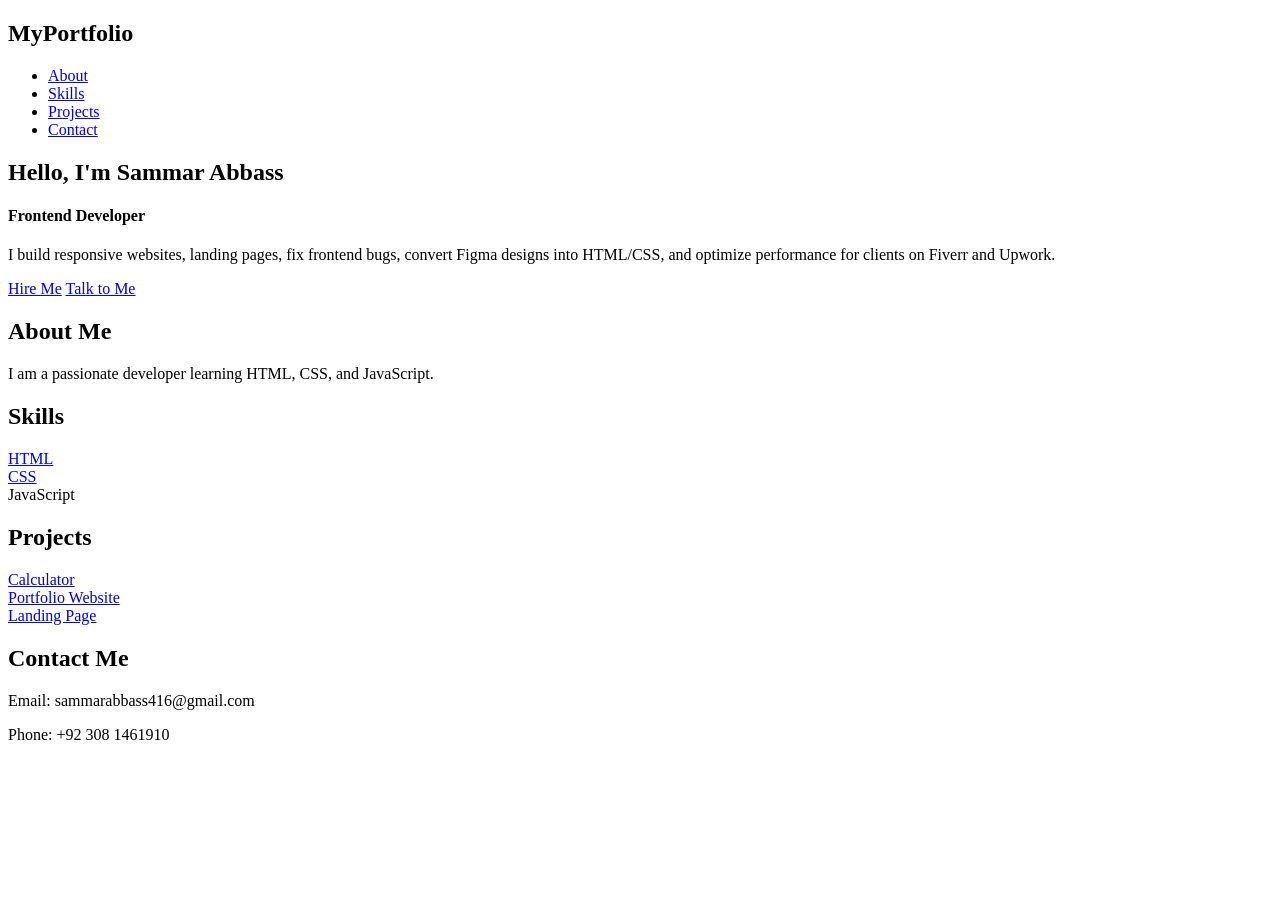
==== index.html @ a828dbba "protiofilo commit" ====
<!DOCTYPE html>
<html lang="en">
<head>
  <meta charset="UTF-8" />
  <meta name="viewport" content="width=device-width, initial-scale=1.0"/>
  <title>My Portfolio</title>
  <link rel="stylesheet" href="style.css">
</head>
<body>

  <!DOCTYPE html>
<html lang="en">
<head>
  <meta charset="UTF-8" />
  <meta name="viewport" content="width=device-width, initial-scale=1.0"/>
  <title>My Portfolio</title>
  <link rel="stylesheet" href="style.css">
</head>
<body>

  <!-- Navbar -->
  <nav class="navbar">
    <h2 class="logo">MyPortfolio</h2>
    <ul class="nav-links">
      <li><a href="#about">About</a></li>
      <li><a href="#skills">Skills</a></li>
      <li><a href="#projects">Projects</a></li>
      <li><a href="./HIRE ME/FORM.html">Contact</a></li>
    </ul>
  </nav>

  <!-- Hero
   <!DOCTYPE html>
<html lang="en">
<head>
  <meta charset="UTF-8" />
  <meta name="viewport" content="width=device-width, initial-scale=1.0"/>
  <title>My Portfolio</title>
  <link rel="stylesheet" href="style.css">
</head>
<body> -->

  <!-- Navbar
  <nav class="navbar">
    <h2 class="logo">MyPortfolio</h2>
    <ul class="nav-links">
      <li><a href="#about">About</a></li>
      <li><a href="#skills">Skills</a></li>
      <li><a href="#projects">Projects</a></li>
      <li><a href="#contact">Contact</a></li>
    </ul>
  </nav> -->

  <!-- Hero -->
  <section class="hero">
    <div class="hero-content">
      <h1>Hello, I'm <span>Sammar Abbass</span></h1>
      <h4>Frontend Developer</h4>
      <p>
        I build responsive websites, landing pages, fix frontend bugs,
        convert Figma designs into HTML/CSS, and optimize performance
        for clients on Fiverr and Upwork.
      </p>

      <div class="hero-buttons">
        <a href="./HIRE ME/FORM.html" class="cv-btn" target="_blank">Hire Me</a>
        <a href="https://drive.google.com/file/d/1HGS85hfw0wYTHIS-OlGR-fEhuMJqVYC6/view?usp=sharing" target="_blank" class="cv-btn2">Talk to Me</a>
      </div>
    </div>
  </section>

</body>
</html>

<!-- <a href="HIRE ME/FORM.html"  class="cv-btn" target="_blank">Hire Me</a>
<a href="https://drive.google.com/file/d/10XqCI0UhuK2UtRAr6VgVpIBbBWFnu3L_/view?usp=sharing"  class="cv-btn2" target="_blank">Talk us</a> -->
<!-- <img src="./ass/o.png" alt="" srcset=""> -->
  </section>

  <!-- About -->
  <section id="about" class="section">
    <h2>About Me</h2>
    <p>I am a passionate developer learning HTML, CSS, and JavaScript.</p>
  </section>

  <!-- Skills -->
  <section id="skills" class="section">
    <h2>Skills</h2>
    <div class="cards">
      <div class="card"><a href="https://www.credly.com/badges/0ae4fea9-61ed-4d27-9b96-784fd1be1fa2">HTML</a></div>
      <div class="card"><a href="https://www.credly.com/badges/0ae4fea9-61ed-4d27-9b96-784fd1be1fa2">CSS</a></div>
      <div class="card" style="color: black; cursor: pointer;">JavaScript</div>
    </div>
  </section>

  <!-- Projects -->
  <section id="projects" class="section">
    <h2>Projects</h2>
    <div class="cards">
      <div class="card"><a href="./calculator/index.html">Calculator</a></div>
      <div class="card"><a href="./index.html">Portfolio Website</a></div>
      <div class="card"><a href="#">Landing Page</a></div>
    </div>
  </section>

  <!-- Contact -->
  <section id="contact" class="section">
    <h2>Contact Me</h2>
    <p>Email: sammarabbass416@gmail.com</p>
    <p>Phone: +92 308 1461910</p>
  </section>


  <script src="script.js"></script>
</body>
</html>
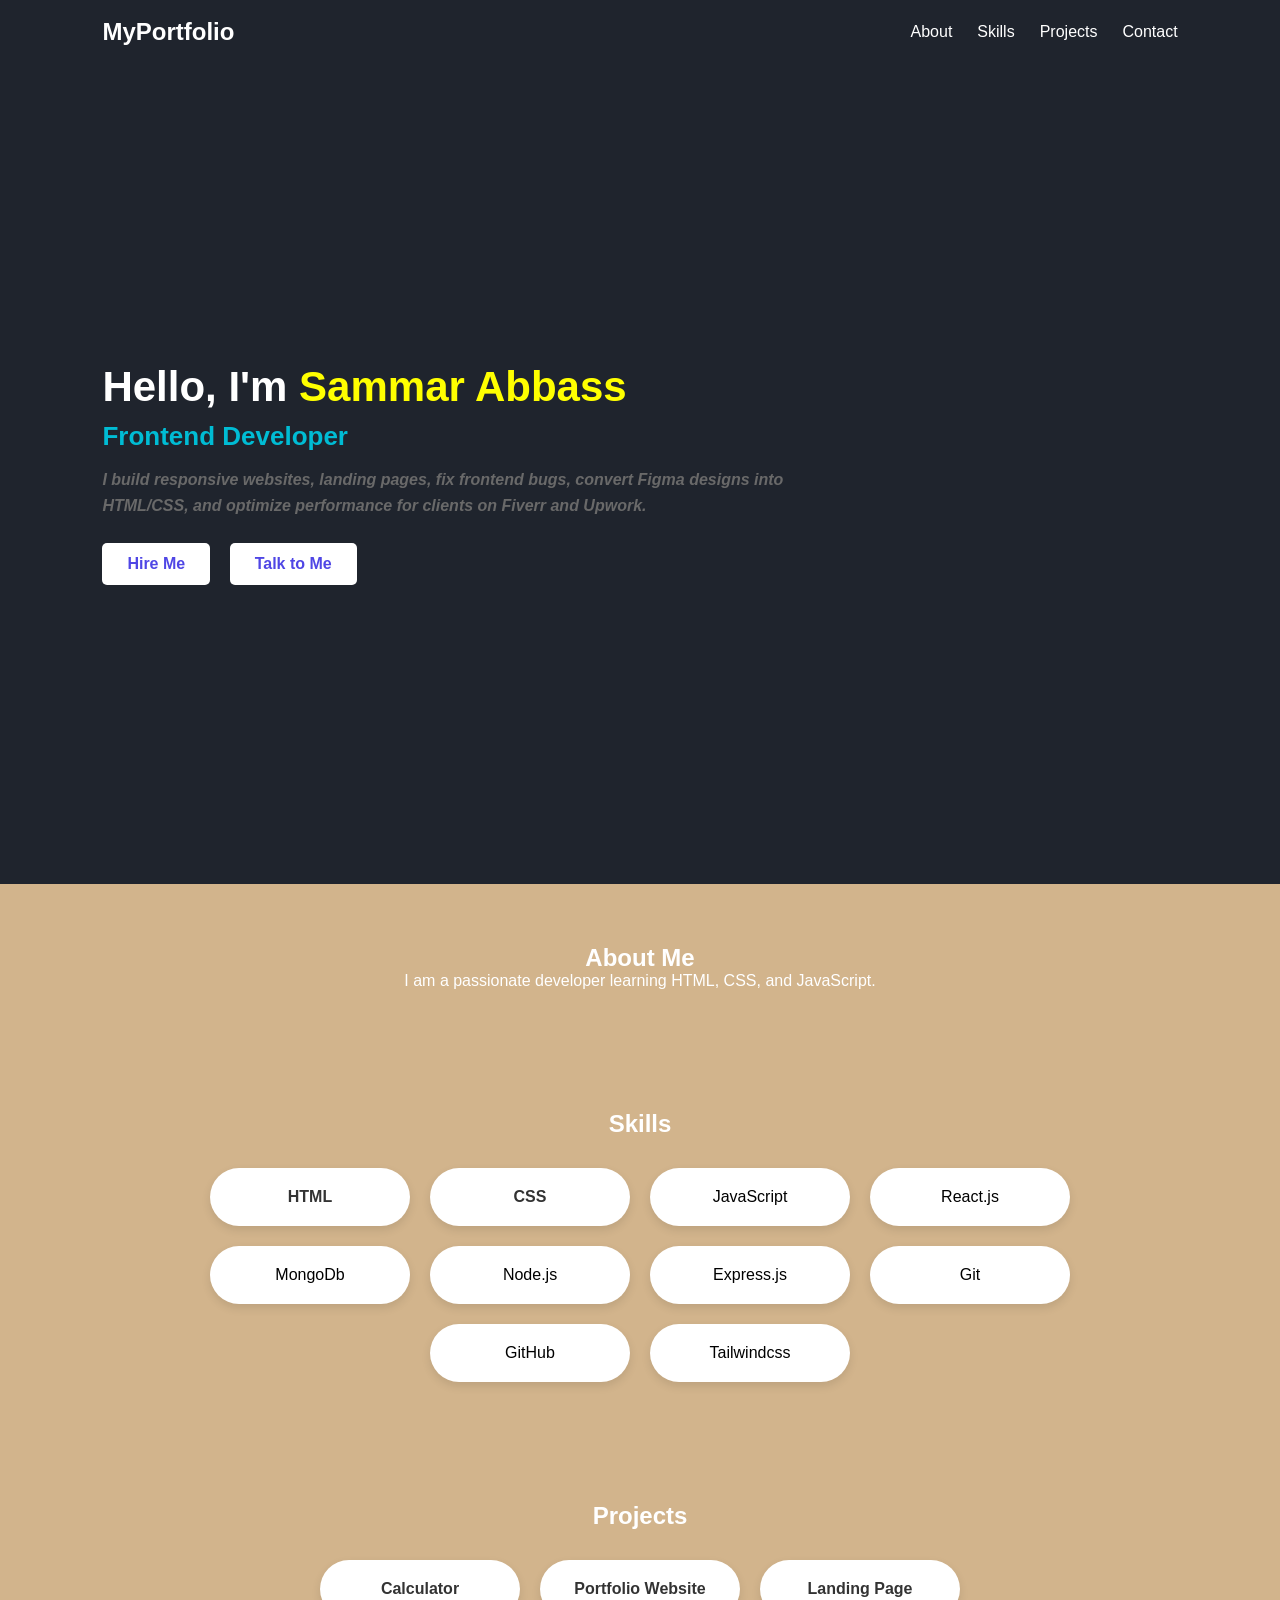
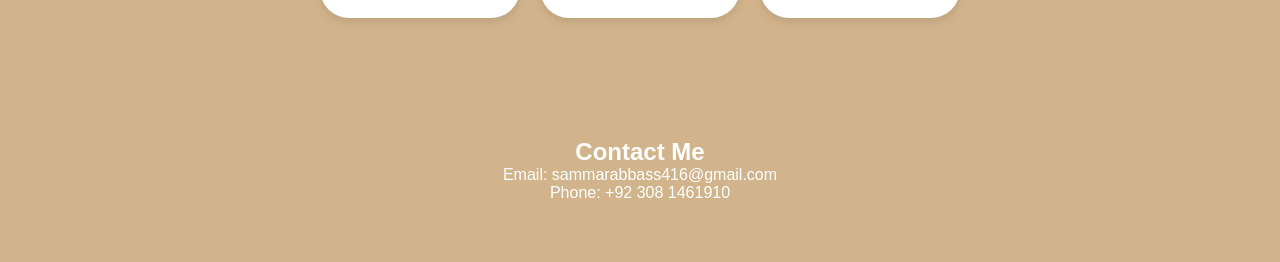
==== commit d3e0a3df: "Add new skill cards to index.html" ====
--- a/index.html
+++ b/index.html
@@ -90,6 +90,20 @@
       <div class="card"><a href="https://www.credly.com/badges/0ae4fea9-61ed-4d27-9b96-784fd1be1fa2">HTML</a></div>
       <div class="card"><a href="https://www.credly.com/badges/0ae4fea9-61ed-4d27-9b96-784fd1be1fa2">CSS</a></div>
       <div class="card" style="color: black; cursor: pointer;">JavaScript</div>
+      <div class="card" style="color: black; cursor: pointer;">React.js</div>
+      <div class="card" style="color: black; cursor: pointer;">MongoDb</div>
+      <div class="card" style="color: black; cursor: pointer;">Node.js</div>
+      <div class="card" style="color: black; cursor: pointer;">Express.js</div>
+      <div class="card" style="color: black; cursor: pointer;">Git</div>
+      <div class="card" style="color: black; cursor: pointer;">GitHub</div>
+      <div class="card" style="color: black; cursor: pointer;">Tailwindcss</div>
+      
+      
+      
+      
+      
+      
+      
     </div>
   </section>
 
--- a/style.css
+++ b/style.css
@@ -0,0 +1,207 @@
+* {
+  margin: 0;
+  padding: 0;
+  box-sizing: border-box;
+  font-family: Arial, sans-serif;
+}
+
+html {
+  scroll-behavior: smooth;
+}
+
+body {
+  background: #1f242d;
+  color: white;
+}
+
+/* ================= NAVBAR ================= */
+nav {
+  display: flex;
+  justify-content: space-between;
+  align-items: center;
+  padding: 18px 8%;
+  background: #1f242d;
+}
+
+.logo {
+  font-size: 24px;
+  font-weight: bold;
+  color: white;
+}
+
+nav ul {
+  display: flex;
+  list-style: none;
+  gap: 25px;
+}
+
+nav ul li a {
+  color: white;
+  text-decoration: none;
+  transition: 0.3s;
+}
+
+nav ul li a:hover {
+  color: #00bcd4;
+}
+
+/* ================= HERO ================= */
+.hero {
+  min-height: calc(100vh - 80px);
+  display: flex;
+  align-items: center;
+  padding: 0 8%;
+}
+
+.hero h1 {
+  font-size: 42px;
+}
+
+.hero span {
+  color: yellow;
+}
+
+.hero h4 {
+  margin: 10px 0;
+  font-size: 26px;
+  color: #00bcd4;
+}
+
+.hero p {
+  max-width: 700px;
+  margin-top: 15px;
+  line-height: 1.6;
+  color: dimgrey;
+  font-weight: bold;
+  font-style: italic;
+}
+
+/* ================= BUTTONS ================= */
+.cv-btn,
+.cv-btn2 {
+  display: inline-block;
+  margin-top: 25px;
+  padding: 12px 25px;
+  background: white;
+  color: #4f46e5;
+  text-decoration: none;
+  font-weight: bold;
+  border-radius: 5px;
+  transition: 0.3s;
+}
+
+.cv-btn2 {
+  margin-left: 15px;
+}
+
+.cv-btn:hover,
+.cv-btn2:hover {
+  transform: translateY(-4px);
+  background: #e5e7eb;
+}
+
+/* ================= SECTIONS ================= */
+.section {
+  padding: 60px 8%;
+  text-align: center;
+  animation: fadeIn 1.2s ease-in;
+  background-color: tan;
+}
+
+.cards {
+  display: flex;
+  justify-content: center;
+  gap: 20px;
+  margin-top: 30px;
+  flex-wrap: wrap;
+}
+
+.card {
+  background: white;
+  padding: 20px;
+  width: 200px;
+  border-radius: 50px;
+  box-shadow: 0 4px 10px rgba(0,0,0,0.1);
+  transition: 0.3s;
+}
+
+.card:hover {
+  transform: scale(1.05);
+  background-color: #333;
+  color: yellow;
+}
+
+.card a {
+  text-decoration: none;
+  color: #333;
+  font-weight: bold;
+}
+
+.card a:hover {
+  color: #00bcd4;
+}
+
+/* ================= ANIMATION ================= */
+@keyframes fadeIn {
+  from {
+    opacity: 0;
+    transform: translateY(30px);
+  }
+  to {
+    opacity: 1;
+    transform: translateY(0);
+  }
+}
+
+/* ================= RESPONSIVE ================= */
+
+/* Tablet */
+@media (max-width: 992px) {
+  .hero h1 {
+    font-size: 34px;
+  }
+
+  .hero h4 {
+    font-size: 22px;
+  }
+}
+
+/* Mobile */
+@media (max-width: 600px) {
+  nav {
+    flex-direction: column;
+    gap: 12px;
+  }
+
+  nav ul {
+    flex-direction: column;
+    gap: 10px;
+  }
+
+  .hero {
+    text-align: center;
+    padding: 40px 5%;
+  }
+
+  .hero h1 {
+    font-size: 26px;
+  }
+
+  .hero h4 {
+    font-size: 18px;
+  }
+
+  .hero p {
+    font-size: 14px;
+  }
+
+  .cv-btn,
+  .cv-btn2 {
+    display: block;
+    margin: 15px auto;
+  }
+
+  .cv-btn2 {
+    margin-left: 0;
+  }
+}
--- a/style.css
+++ b/style.css
@@ -0,0 +1,207 @@
+* {
+  margin: 0;
+  padding: 0;
+  box-sizing: border-box;
+  font-family: Arial, sans-serif;
+}
+
+html {
+  scroll-behavior: smooth;
+}
+
+body {
+  background: #1f242d;
+  color: white;
+}
+
+/* ================= NAVBAR ================= */
+nav {
+  display: flex;
+  justify-content: space-between;
+  align-items: center;
+  padding: 18px 8%;
+  background: #1f242d;
+}
+
+.logo {
+  font-size: 24px;
+  font-weight: bold;
+  color: white;
+}
+
+nav ul {
+  display: flex;
+  list-style: none;
+  gap: 25px;
+}
+
+nav ul li a {
+  color: white;
+  text-decoration: none;
+  transition: 0.3s;
+}
+
+nav ul li a:hover {
+  color: #00bcd4;
+}
+
+/* ================= HERO ================= */
+.hero {
+  min-height: calc(100vh - 80px);
+  display: flex;
+  align-items: center;
+  padding: 0 8%;
+}
+
+.hero h1 {
+  font-size: 42px;
+}
+
+.hero span {
+  color: yellow;
+}
+
+.hero h4 {
+  margin: 10px 0;
+  font-size: 26px;
+  color: #00bcd4;
+}
+
+.hero p {
+  max-width: 700px;
+  margin-top: 15px;
+  line-height: 1.6;
+  color: dimgrey;
+  font-weight: bold;
+  font-style: italic;
+}
+
+/* ================= BUTTONS ================= */
+.cv-btn,
+.cv-btn2 {
+  display: inline-block;
+  margin-top: 25px;
+  padding: 12px 25px;
+  background: white;
+  color: #4f46e5;
+  text-decoration: none;
+  font-weight: bold;
+  border-radius: 5px;
+  transition: 0.3s;
+}
+
+.cv-btn2 {
+  margin-left: 15px;
+}
+
+.cv-btn:hover,
+.cv-btn2:hover {
+  transform: translateY(-4px);
+  background: #e5e7eb;
+}
+
+/* ================= SECTIONS ================= */
+.section {
+  padding: 60px 8%;
+  text-align: center;
+  animation: fadeIn 1.2s ease-in;
+  background-color: tan;
+}
+
+.cards {
+  display: flex;
+  justify-content: center;
+  gap: 20px;
+  margin-top: 30px;
+  flex-wrap: wrap;
+}
+
+.card {
+  background: white;
+  padding: 20px;
+  width: 200px;
+  border-radius: 50px;
+  box-shadow: 0 4px 10px rgba(0,0,0,0.1);
+  transition: 0.3s;
+}
+
+.card:hover {
+  transform: scale(1.05);
+  background-color: #333;
+  color: yellow;
+}
+
+.card a {
+  text-decoration: none;
+  color: #333;
+  font-weight: bold;
+}
+
+.card a:hover {
+  color: #00bcd4;
+}
+
+/* ================= ANIMATION ================= */
+@keyframes fadeIn {
+  from {
+    opacity: 0;
+    transform: translateY(30px);
+  }
+  to {
+    opacity: 1;
+    transform: translateY(0);
+  }
+}
+
+/* ================= RESPONSIVE ================= */
+
+/* Tablet */
+@media (max-width: 992px) {
+  .hero h1 {
+    font-size: 34px;
+  }
+
+  .hero h4 {
+    font-size: 22px;
+  }
+}
+
+/* Mobile */
+@media (max-width: 600px) {
+  nav {
+    flex-direction: column;
+    gap: 12px;
+  }
+
+  nav ul {
+    flex-direction: column;
+    gap: 10px;
+  }
+
+  .hero {
+    text-align: center;
+    padding: 40px 5%;
+  }
+
+  .hero h1 {
+    font-size: 26px;
+  }
+
+  .hero h4 {
+    font-size: 18px;
+  }
+
+  .hero p {
+    font-size: 14px;
+  }
+
+  .cv-btn,
+  .cv-btn2 {
+    display: block;
+    margin: 15px auto;
+  }
+
+  .cv-btn2 {
+    margin-left: 0;
+  }
+}
--- a/style.css
+++ b/style.css
@@ -0,0 +1,207 @@
+* {
+  margin: 0;
+  padding: 0;
+  box-sizing: border-box;
+  font-family: Arial, sans-serif;
+}
+
+html {
+  scroll-behavior: smooth;
+}
+
+body {
+  background: #1f242d;
+  color: white;
+}
+
+/* ================= NAVBAR ================= */
+nav {
+  display: flex;
+  justify-content: space-between;
+  align-items: center;
+  padding: 18px 8%;
+  background: #1f242d;
+}
+
+.logo {
+  font-size: 24px;
+  font-weight: bold;
+  color: white;
+}
+
+nav ul {
+  display: flex;
+  list-style: none;
+  gap: 25px;
+}
+
+nav ul li a {
+  color: white;
+  text-decoration: none;
+  transition: 0.3s;
+}
+
+nav ul li a:hover {
+  color: #00bcd4;
+}
+
+/* ================= HERO ================= */
+.hero {
+  min-height: calc(100vh - 80px);
+  display: flex;
+  align-items: center;
+  padding: 0 8%;
+}
+
+.hero h1 {
+  font-size: 42px;
+}
+
+.hero span {
+  color: yellow;
+}
+
+.hero h4 {
+  margin: 10px 0;
+  font-size: 26px;
+  color: #00bcd4;
+}
+
+.hero p {
+  max-width: 700px;
+  margin-top: 15px;
+  line-height: 1.6;
+  color: dimgrey;
+  font-weight: bold;
+  font-style: italic;
+}
+
+/* ================= BUTTONS ================= */
+.cv-btn,
+.cv-btn2 {
+  display: inline-block;
+  margin-top: 25px;
+  padding: 12px 25px;
+  background: white;
+  color: #4f46e5;
+  text-decoration: none;
+  font-weight: bold;
+  border-radius: 5px;
+  transition: 0.3s;
+}
+
+.cv-btn2 {
+  margin-left: 15px;
+}
+
+.cv-btn:hover,
+.cv-btn2:hover {
+  transform: translateY(-4px);
+  background: #e5e7eb;
+}
+
+/* ================= SECTIONS ================= */
+.section {
+  padding: 60px 8%;
+  text-align: center;
+  animation: fadeIn 1.2s ease-in;
+  background-color: tan;
+}
+
+.cards {
+  display: flex;
+  justify-content: center;
+  gap: 20px;
+  margin-top: 30px;
+  flex-wrap: wrap;
+}
+
+.card {
+  background: white;
+  padding: 20px;
+  width: 200px;
+  border-radius: 50px;
+  box-shadow: 0 4px 10px rgba(0,0,0,0.1);
+  transition: 0.3s;
+}
+
+.card:hover {
+  transform: scale(1.05);
+  background-color: #333;
+  color: yellow;
+}
+
+.card a {
+  text-decoration: none;
+  color: #333;
+  font-weight: bold;
+}
+
+.card a:hover {
+  color: #00bcd4;
+}
+
+/* ================= ANIMATION ================= */
+@keyframes fadeIn {
+  from {
+    opacity: 0;
+    transform: translateY(30px);
+  }
+  to {
+    opacity: 1;
+    transform: translateY(0);
+  }
+}
+
+/* ================= RESPONSIVE ================= */
+
+/* Tablet */
+@media (max-width: 992px) {
+  .hero h1 {
+    font-size: 34px;
+  }
+
+  .hero h4 {
+    font-size: 22px;
+  }
+}
+
+/* Mobile */
+@media (max-width: 600px) {
+  nav {
+    flex-direction: column;
+    gap: 12px;
+  }
+
+  nav ul {
+    flex-direction: column;
+    gap: 10px;
+  }
+
+  .hero {
+    text-align: center;
+    padding: 40px 5%;
+  }
+
+  .hero h1 {
+    font-size: 26px;
+  }
+
+  .hero h4 {
+    font-size: 18px;
+  }
+
+  .hero p {
+    font-size: 14px;
+  }
+
+  .cv-btn,
+  .cv-btn2 {
+    display: block;
+    margin: 15px auto;
+  }
+
+  .cv-btn2 {
+    margin-left: 0;
+  }
+}
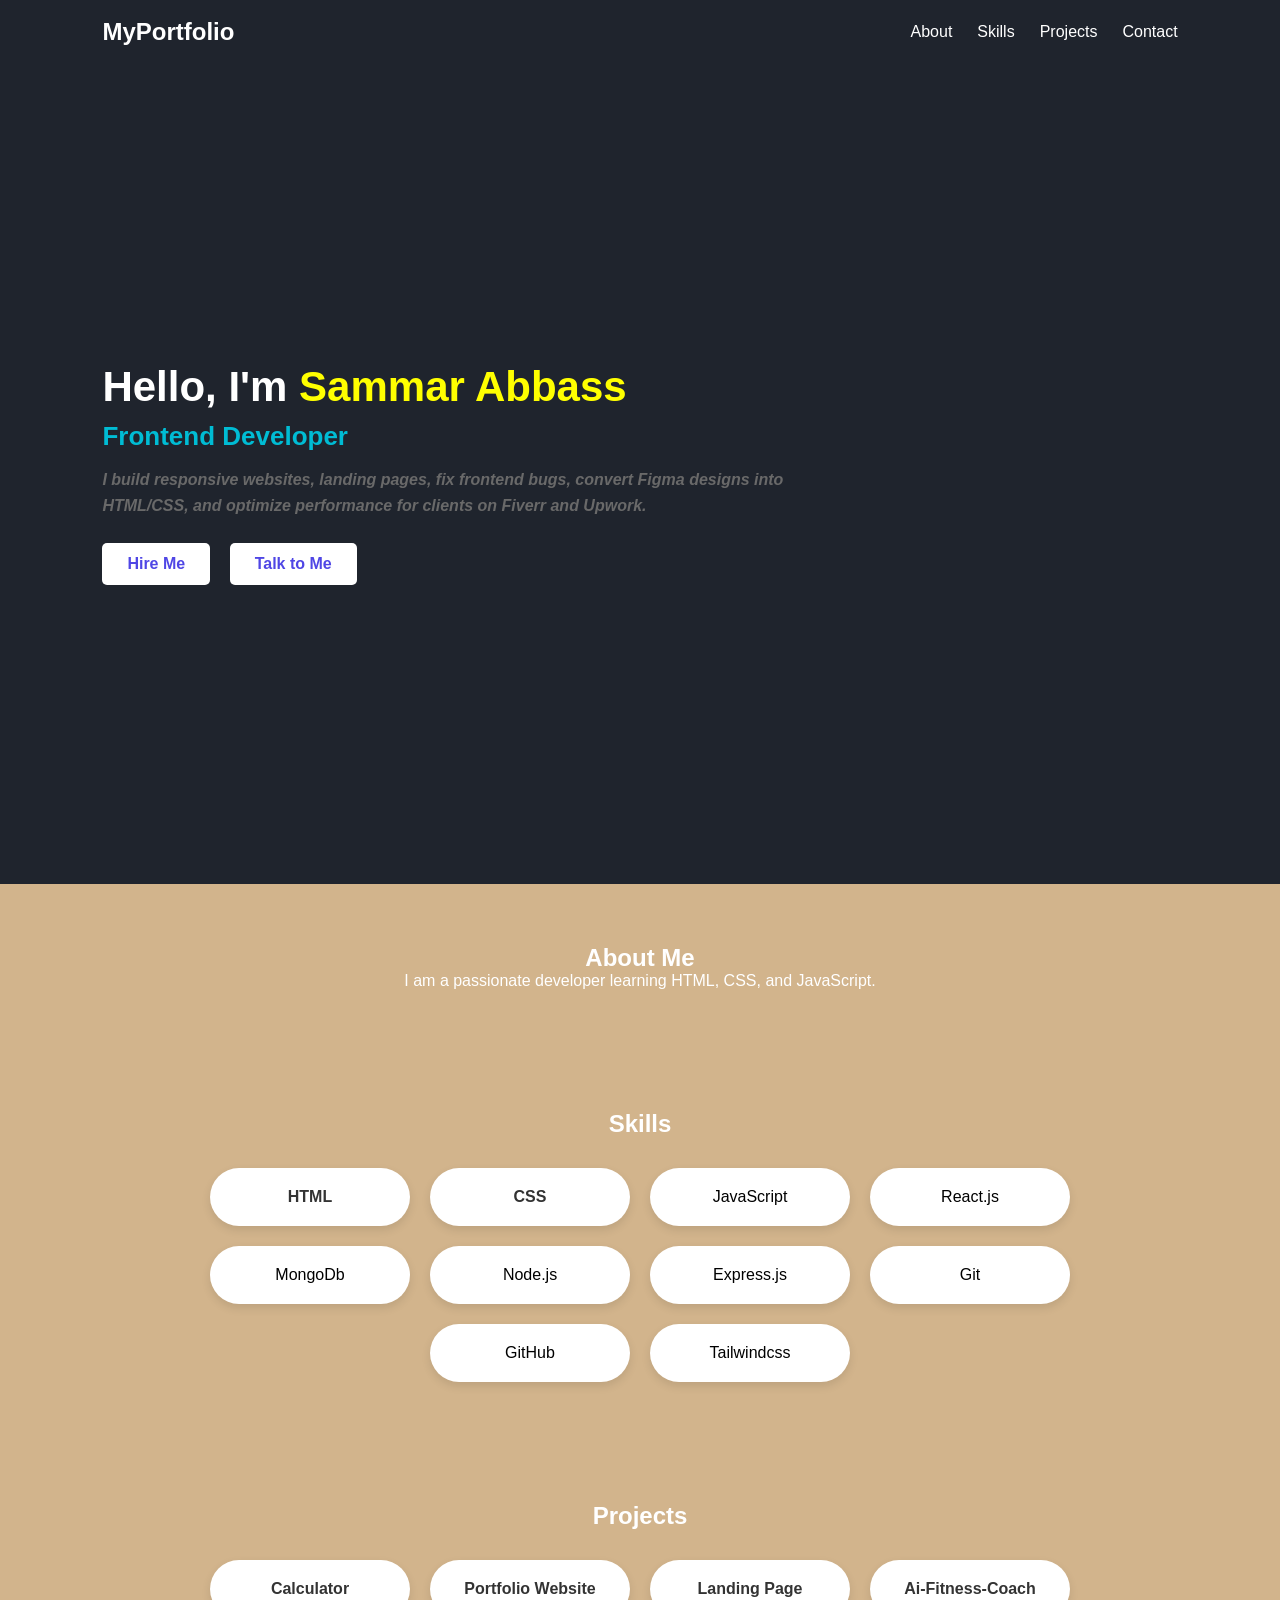
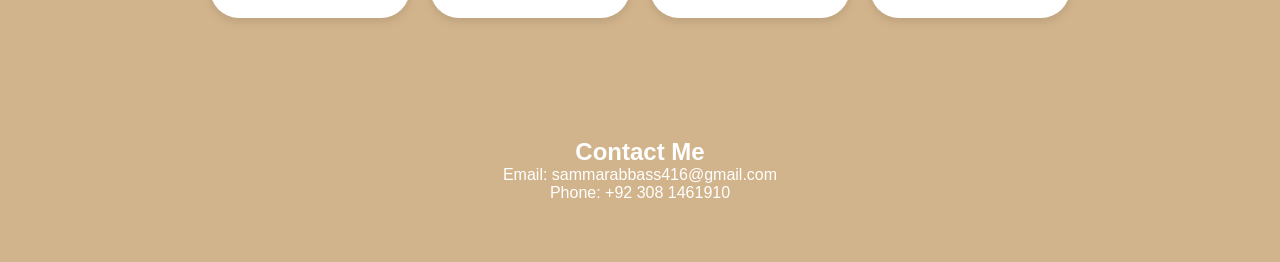
==== commit dfc28bd7: "Add link to Ai-Fitness-Coach in index.html" ====
--- a/index.html
+++ b/index.html
@@ -114,6 +114,7 @@
       <div class="card"><a href="./calculator/index.html">Calculator</a></div>
       <div class="card"><a href="./index.html">Portfolio Website</a></div>
       <div class="card"><a href="#">Landing Page</a></div>
+      <div class="card"><a href="https://ai-couach-app-production.up.railway.app/">Ai-Fitness-Coach</a></div>
     </div>
   </section>
 
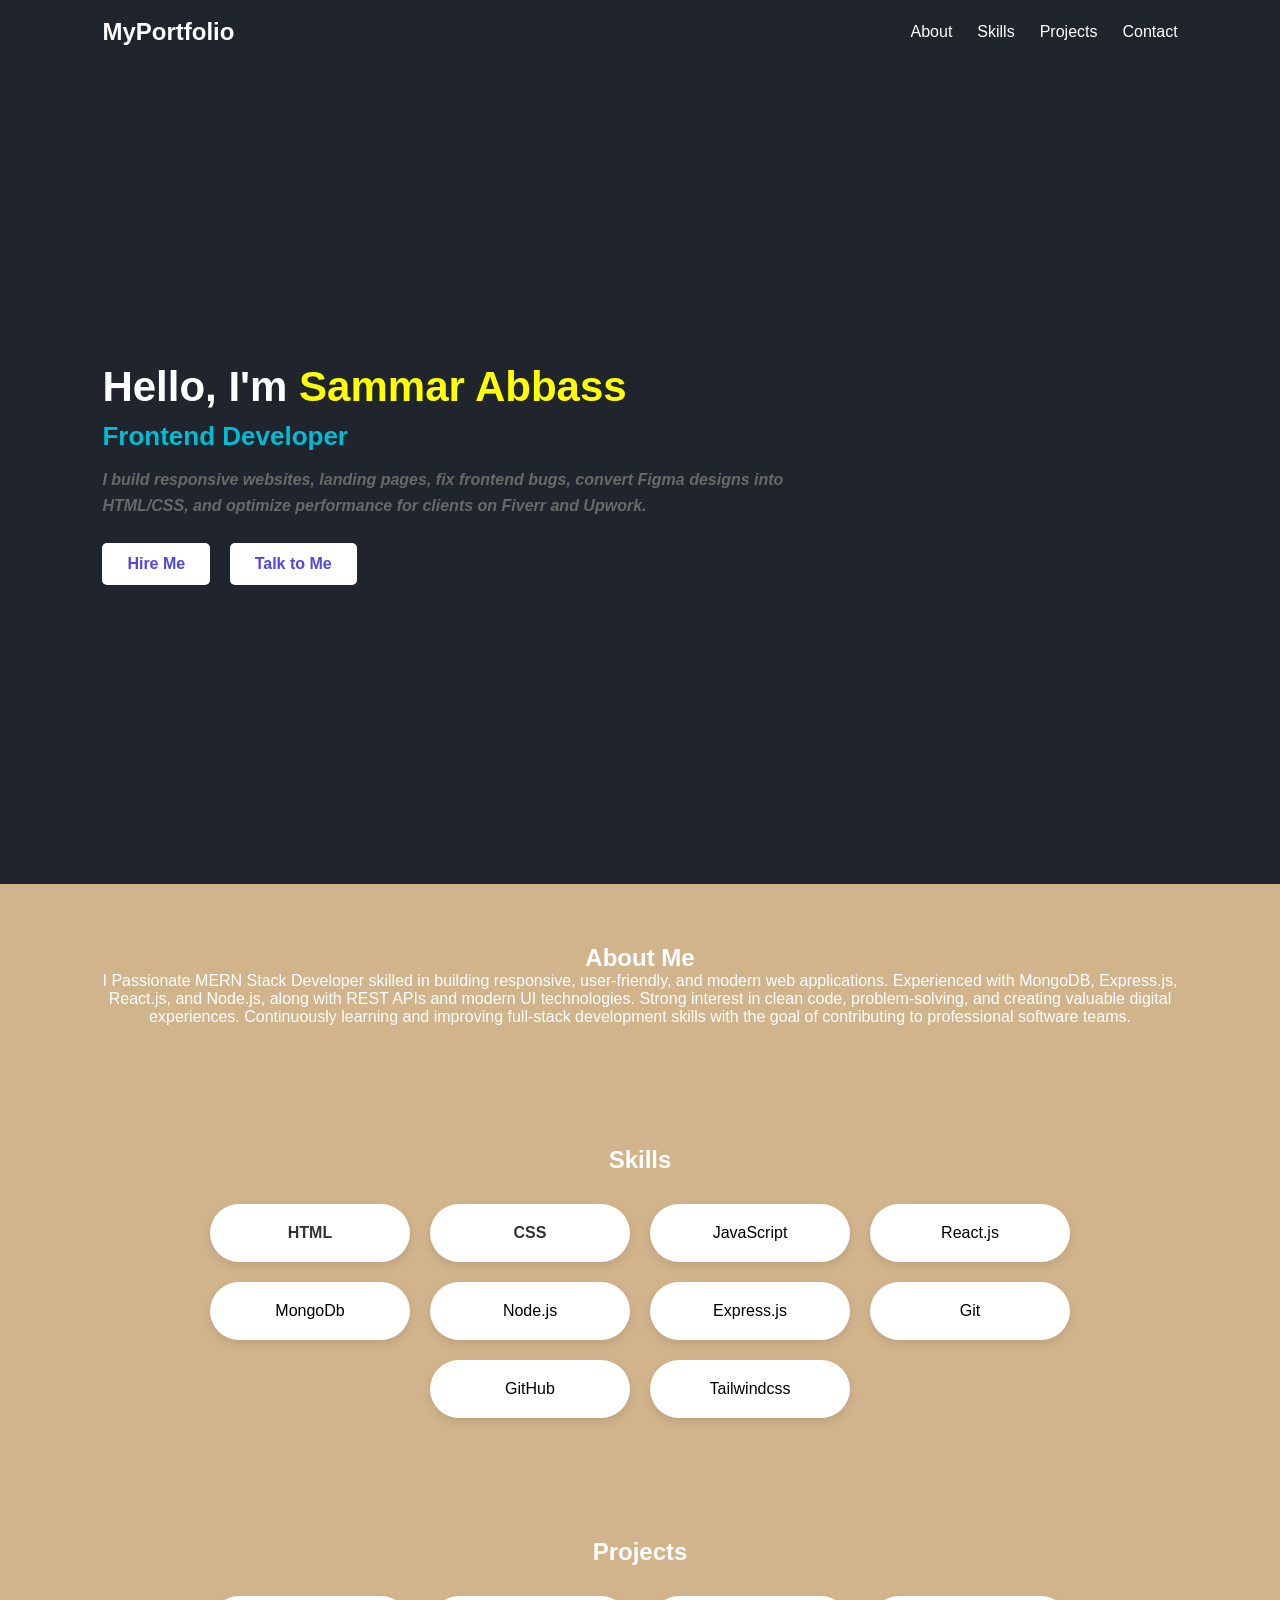
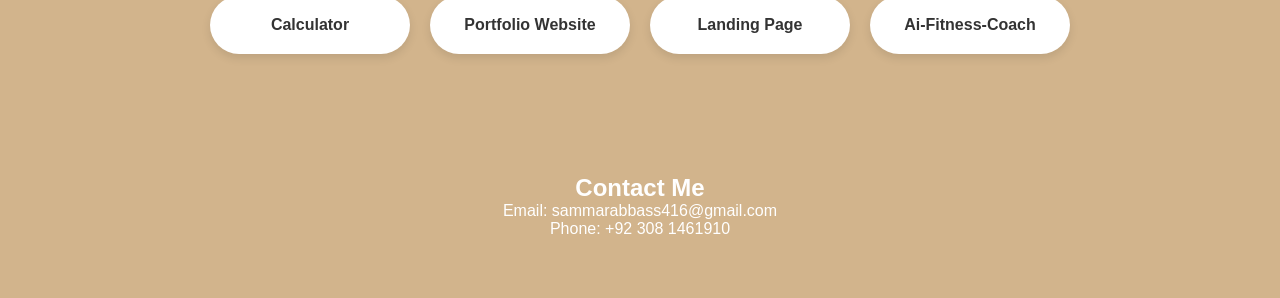
==== commit 83ea21d3: "Revise about section with detailed developer profile Updated the about section to provide a detailed" ====
--- a/index.html
+++ b/index.html
@@ -80,7 +80,12 @@
   <!-- About -->
   <section id="about" class="section">
     <h2>About Me</h2>
-    <p>I am a passionate developer learning HTML, CSS, and JavaScript.</p>
+    <p>I Passionate MERN Stack Developer skilled in building responsive, user-friendly, and 
+modern web applications. Experienced with MongoDB, Express.js, React.js, and Node.js, 
+along with REST APIs and modern UI technologies. Strong interest in clean code, 
+problem-solving, and creating valuable digital experiences. Continuously learning and 
+improving full-stack development skills with the goal of contributing to professional 
+software teams. </p>
   </section>
 
   <!-- Skills -->
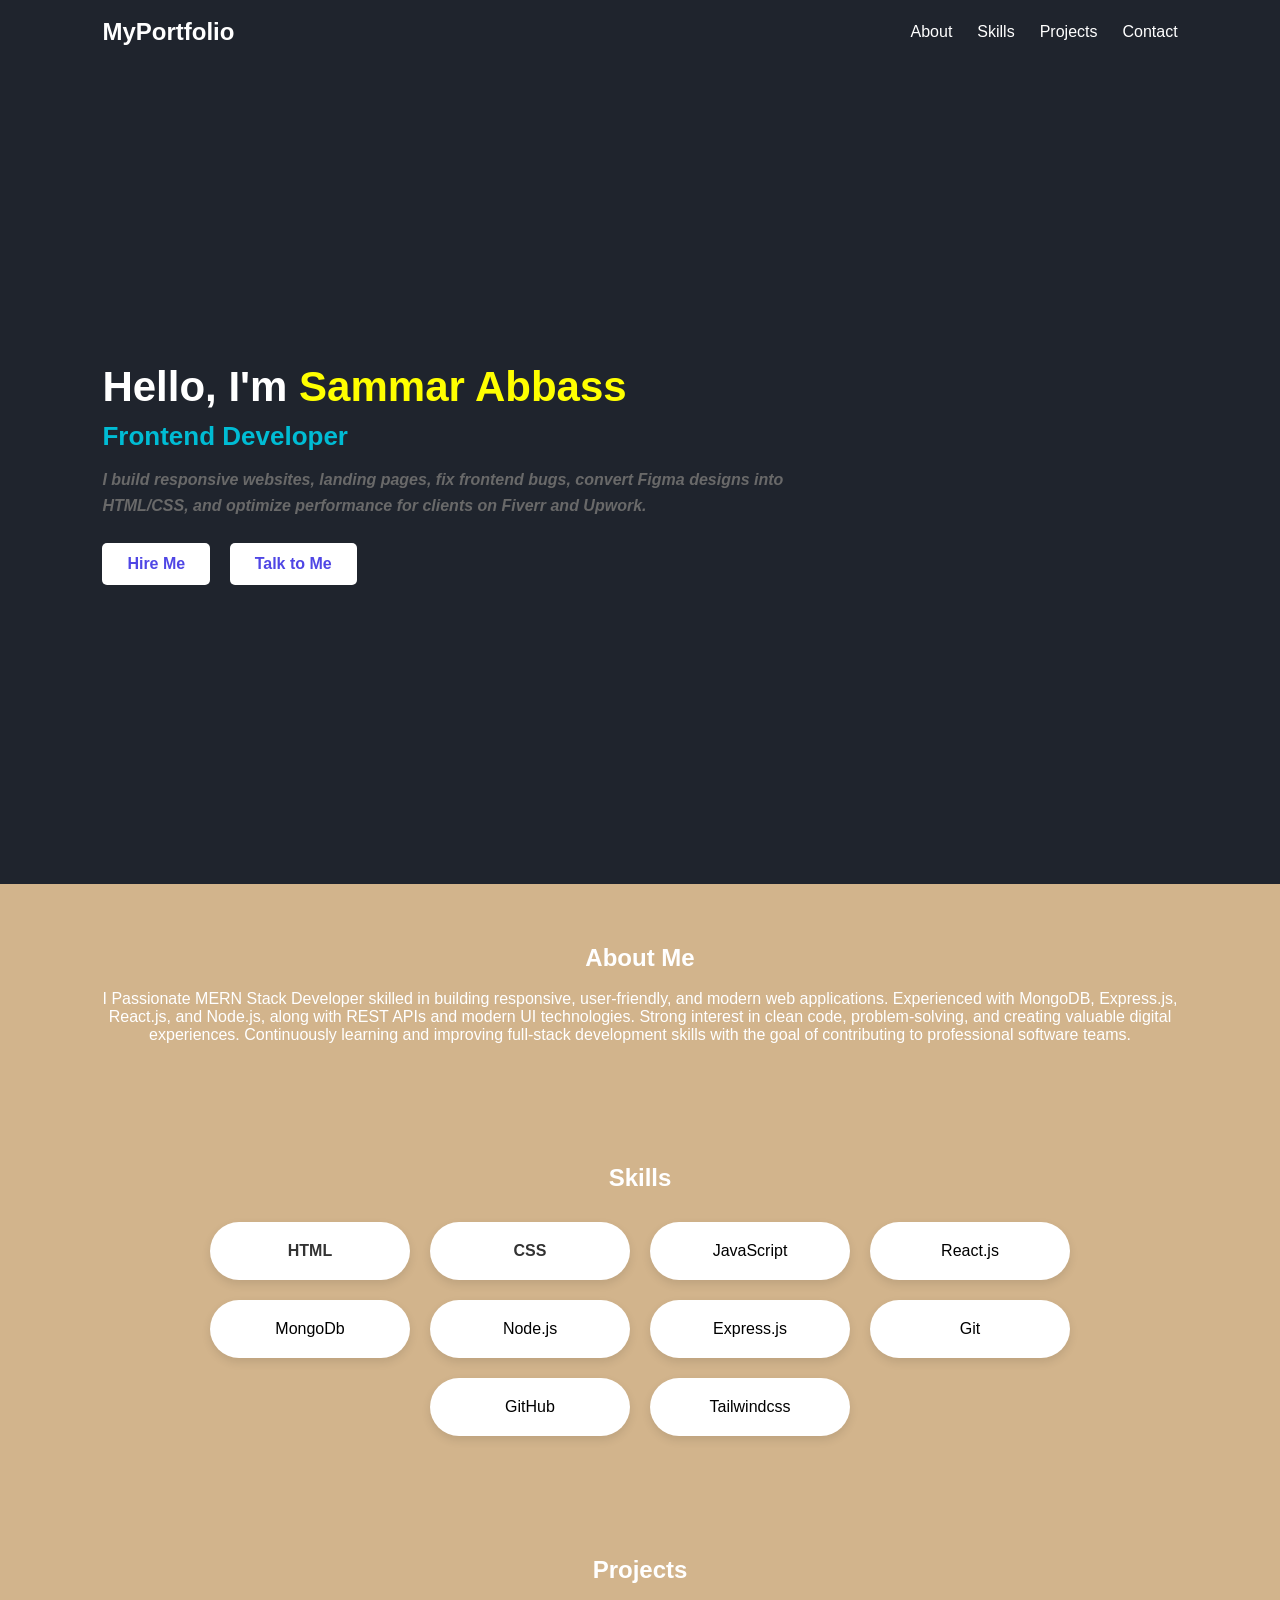
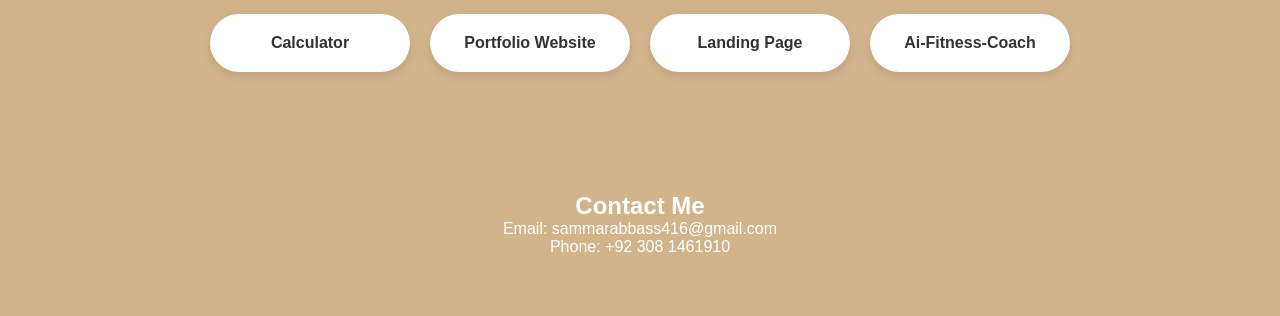
==== commit d5a2481d: "Add line break in About Me section" ====
--- a/index.html
+++ b/index.html
@@ -80,6 +80,7 @@
   <!-- About -->
   <section id="about" class="section">
     <h2>About Me</h2>
+    <br>
     <p>I Passionate MERN Stack Developer skilled in building responsive, user-friendly, and 
 modern web applications. Experienced with MongoDB, Express.js, React.js, and Node.js, 
 along with REST APIs and modern UI technologies. Strong interest in clean code, 
